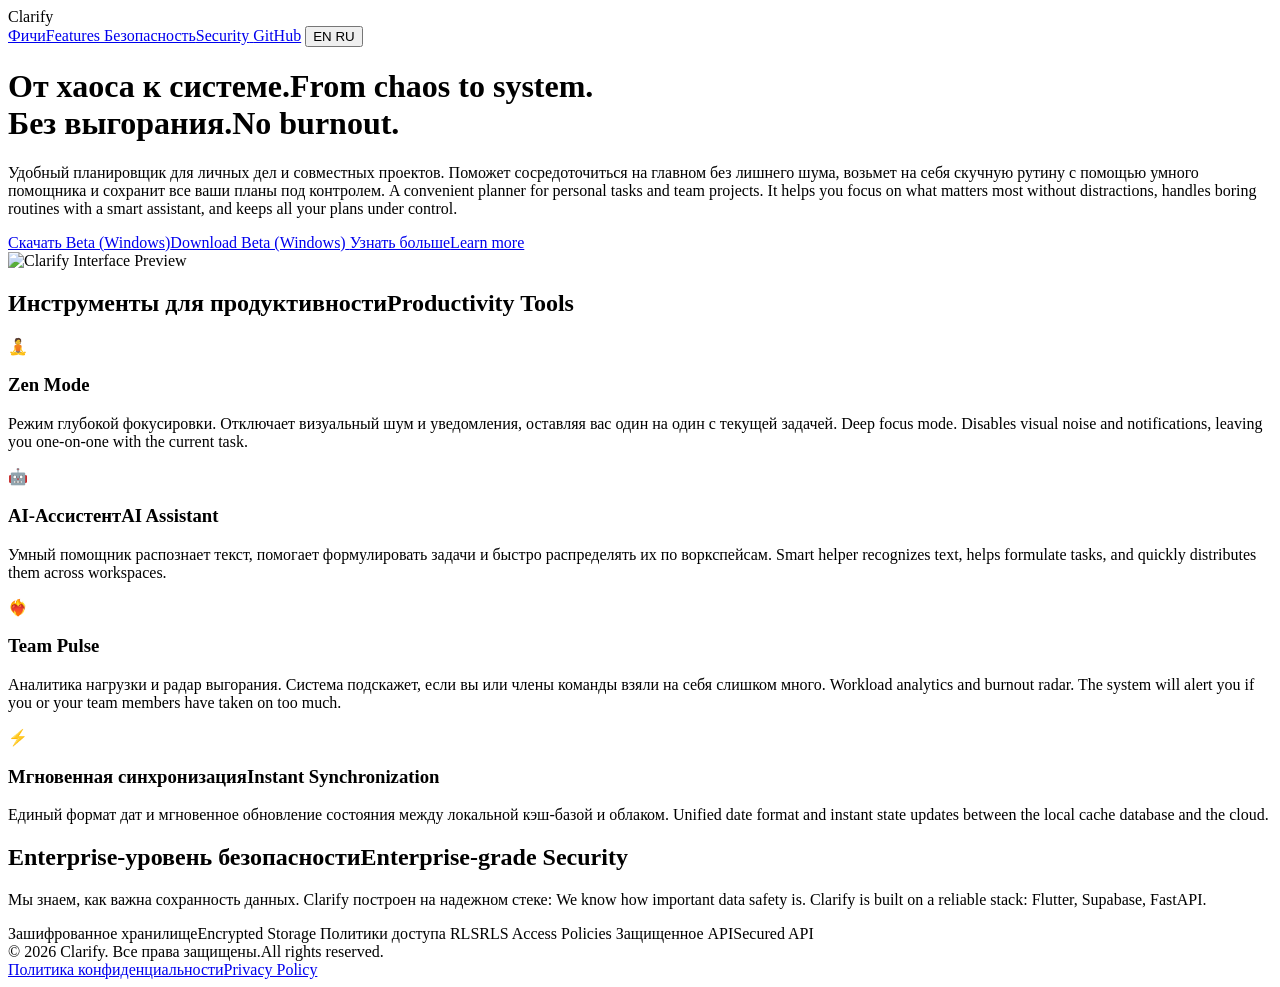
==== index.html @ ed6b1097 "Update description to be more user-friendly" ====
<!DOCTYPE html>
<html lang="ru" class="scroll-smooth scroll-pt-24">
<head>
    <meta charset="UTF-8">
    <meta name="viewport" content="width=device-width, initial-scale=1.0">
    <title>Clarify — Task Management</title>
    <script src="https://cdn.tailwindcss.com"></script>
</head>
<body class="bg-slate-900 text-slate-50 font-sans antialiased">

    <!-- Залипающая шапка (Sticky Navbar) с эффектом стекла -->
    <div class="sticky top-0 z-50 bg-slate-900/85 backdrop-blur-md border-b border-slate-800">
        <nav class="max-w-6xl mx-auto px-4 md:px-6 py-4 flex justify-between items-center gap-4">
            
            <!-- Логотип: запрещаем сужаться (shrink-0) и переноситься (whitespace-nowrap) -->
            <div class="text-2xl font-bold tracking-tighter text-indigo-400 whitespace-nowrap shrink-0">Clarify</div>
            
            <!-- Меню: адаптируем отступы для мобилок (space-x-3) и ПК (md:space-x-6) -->
            <div class="flex items-center space-x-3 md:space-x-6 text-sm font-medium">
                <!-- Ссылки навигации -->
                <a href="#features" class="hover:text-indigo-400 transition whitespace-nowrap">
                    <span class="lang-ru">Фичи</span><span class="lang-en hidden">Features</span>
                </a>
                <a href="#security" class="hover:text-indigo-400 transition whitespace-nowrap">
                    <span class="lang-ru">Безопасность</span><span class="lang-en hidden">Security</span>
                </a>
                <a href="https://github.com/NovaMindLabs-Clarify" target="_blank" class="hover:text-indigo-400 transition whitespace-nowrap">GitHub</a>
                
                <!-- Кнопка переключения языка -->
                <button onclick="toggleLanguage()" class="px-3 py-1.5 bg-slate-800 hover:bg-slate-700 border border-slate-700 rounded-md transition font-bold text-indigo-400 shrink-0">
                    <span class="lang-ru">EN</span>
                    <span class="lang-en hidden">RU</span>
                </button>
            </div>
        </nav>
    </div>

    <!-- Главный экран -->
    <header class="max-w-4xl mx-auto px-6 pt-20 pb-16 text-center">
        <h1 class="text-5xl md:text-6xl font-extrabold tracking-tight mb-6">
            <span class="lang-ru">От хаоса к системе.</span><span class="lang-en hidden">From chaos to system.</span> <br>
            <span class="text-transparent bg-clip-text bg-gradient-to-r from-indigo-400 to-cyan-400">
                <span class="lang-ru">Без выгорания.</span><span class="lang-en hidden">No burnout.</span>
            </span>
        </h1>
        <p class="text-xl text-slate-400 mb-10 max-w-2xl mx-auto leading-relaxed">
            <span class="lang-ru">Удобный планировщик для личных дел и совместных проектов. Поможет сосредоточиться на главном без лишнего шума, возьмет на себя скучную рутину с помощью умного помощника и сохранит все ваши планы под контролем.</span>
            <span class="lang-en hidden">A convenient planner for personal tasks and team projects. It helps you focus on what matters most without distractions, handles boring routines with a smart assistant, and keeps all your plans under control.</span>
        </p>
        <div class="flex flex-col sm:flex-row justify-center gap-4">
            
            <!-- Кнопка скачивания с добавленной ссылкой на Telegram -->
            <a href="https://t.me/ClarifyPlan/5" target="_blank" class="px-8 py-4 bg-indigo-500 hover:bg-indigo-600 text-white font-semibold rounded-lg shadow-lg shadow-indigo-500/30 transition">
                <span class="lang-ru">Скачать Beta (Windows)</span><span class="lang-en hidden">Download Beta (Windows)</span>
            </a>
            
            <a href="#features" class="px-8 py-4 bg-slate-800 hover:bg-slate-700 text-white font-semibold rounded-lg transition border border-slate-700">
                <span class="lang-ru">Узнать больше</span><span class="lang-en hidden">Learn more</span>
            </a>
        </div>
        
        <div class="mt-20 rounded-xl overflow-hidden border border-slate-700 shadow-2xl shadow-indigo-900/20 bg-slate-800">
            <img src="screenshot.jpg" alt="Clarify Interface Preview" class="w-full h-auto">
        </div>
    </header>

    <!-- Блок с фичами -->
    <section id="features" class="max-w-6xl mx-auto px-6 py-24">
        <h2 class="text-3xl font-bold text-center mb-16">
            <span class="lang-ru">Инструменты для продуктивности</span><span class="lang-en hidden">Productivity Tools</span>
        </h2>
        <div class="grid md:grid-cols-2 gap-8">
            
            <div class="bg-slate-800/50 p-8 rounded-2xl border border-slate-700/50 hover:border-indigo-500/50 transition">
                <div class="text-4xl mb-4">🧘</div>
                <h3 class="text-xl font-bold mb-3">Zen Mode</h3>
                <p class="text-slate-400">
                    <span class="lang-ru">Режим глубокой фокусировки. Отключает визуальный шум и уведомления, оставляя вас один на один с текущей задачей.</span>
                    <span class="lang-en hidden">Deep focus mode. Disables visual noise and notifications, leaving you one-on-one with the current task.</span>
                </p>
            </div>

            <div class="bg-slate-800/50 p-8 rounded-2xl border border-slate-700/50 hover:border-indigo-500/50 transition">
                <div class="text-4xl mb-4">🤖</div>
                <h3 class="text-xl font-bold mb-3">
                    <span class="lang-ru">AI-Ассистент</span><span class="lang-en hidden">AI Assistant</span>
                </h3>
                <p class="text-slate-400">
                    <span class="lang-ru">Умный помощник распознает текст, помогает формулировать задачи и быстро распределять их по воркспейсам.</span>
                    <span class="lang-en hidden">Smart helper recognizes text, helps formulate tasks, and quickly distributes them across workspaces.</span>
                </p>
            </div>

            <div class="bg-slate-800/50 p-8 rounded-2xl border border-slate-700/50 hover:border-indigo-500/50 transition">
                <div class="text-4xl mb-4">❤️‍🔥</div>
                <h3 class="text-xl font-bold mb-3">Team Pulse</h3>
                <p class="text-slate-400">
                    <span class="lang-ru">Аналитика нагрузки и радар выгорания. Система подскажет, если вы или члены команды взяли на себя слишком много.</span>
                    <span class="lang-en hidden">Workload analytics and burnout radar. The system will alert you if you or your team members have taken on too much.</span>
                </p>
            </div>

            <div class="bg-slate-800/50 p-8 rounded-2xl border border-slate-700/50 hover:border-indigo-500/50 transition">
                <div class="text-4xl mb-4">⚡</div>
                <h3 class="text-xl font-bold mb-3">
                    <span class="lang-ru">Мгновенная синхронизация</span><span class="lang-en hidden">Instant Synchronization</span>
                </h3>
                <p class="text-slate-400">
                    <span class="lang-ru">Единый формат дат и мгновенное обновление состояния между локальной кэш-базой и облаком.</span>
                    <span class="lang-en hidden">Unified date format and instant state updates between the local cache database and the cloud.</span>
                </p>
            </div>

        </div>
    </section>

    <!-- Блок безопасности -->
    <section id="security" class="bg-slate-950 py-24 border-y border-slate-800">
        <div class="max-w-4xl mx-auto px-6 text-center">
            <h2 class="text-3xl font-bold mb-6">
                <span class="lang-ru">Enterprise-уровень безопасности</span><span class="lang-en hidden">Enterprise-grade Security</span>
            </h2>
            <p class="text-slate-400 mb-10 text-lg">
                <span class="lang-ru">Мы знаем, как важна сохранность данных. Clarify построен на надежном стеке:</span>
                <span class="lang-en hidden">We know how important data safety is. Clarify is built on a reliable stack:</span> 
                <span class="text-indigo-400">Flutter</span>, 
                <span class="text-green-400">Supabase</span>, 
                <span class="text-cyan-400">FastAPI</span>.
            </p>
            <div class="flex flex-wrap justify-center gap-4 text-sm font-medium">
                <span class="px-4 py-2 bg-slate-800 rounded-full border border-slate-700">
                    <span class="lang-ru">Зашифрованное хранилище</span><span class="lang-en hidden">Encrypted Storage</span>
                </span>
                <span class="px-4 py-2 bg-slate-800 rounded-full border border-slate-700">
                    <span class="lang-ru">Политики доступа RLS</span><span class="lang-en hidden">RLS Access Policies</span>
                </span>
                <span class="px-4 py-2 bg-slate-800 rounded-full border border-slate-700">
                    <span class="lang-ru">Защищенное API</span><span class="lang-en hidden">Secured API</span>
                </span>
            </div>
        </div>
    </section>

    <!-- Подвал -->
    <footer class="max-w-6xl mx-auto px-6 py-12 flex flex-col md:flex-row justify-between items-center text-slate-500 text-sm">
        <div class="mb-4 md:mb-0">
            &copy; 2026 Clarify. <span class="lang-ru">Все права защищены.</span><span class="lang-en hidden">All rights reserved.</span>
        </div>
        <div class="space-x-6">
            <a href="privacy.html" class="hover:text-slate-300 transition font-medium text-slate-400">
                <span class="lang-ru">Политика конфиденциальности</span><span class="lang-en hidden">Privacy Policy</span>
            </a>
        </div>
    </footer>

    <!-- Скрипт переключения языка -->
    <script>
        function toggleLanguage() {
            // Находим все элементы с классом lang-ru и lang-en
            const ruElements = document.querySelectorAll('.lang-ru');
            const enElements = document.querySelectorAll('.lang-en');
            
            // Переключаем видимость (класс hidden)
            ruElements.forEach(el => el.classList.toggle('hidden'));
            enElements.forEach(el => el.classList.toggle('hidden'));
        }
    </script>
</body>
</html>
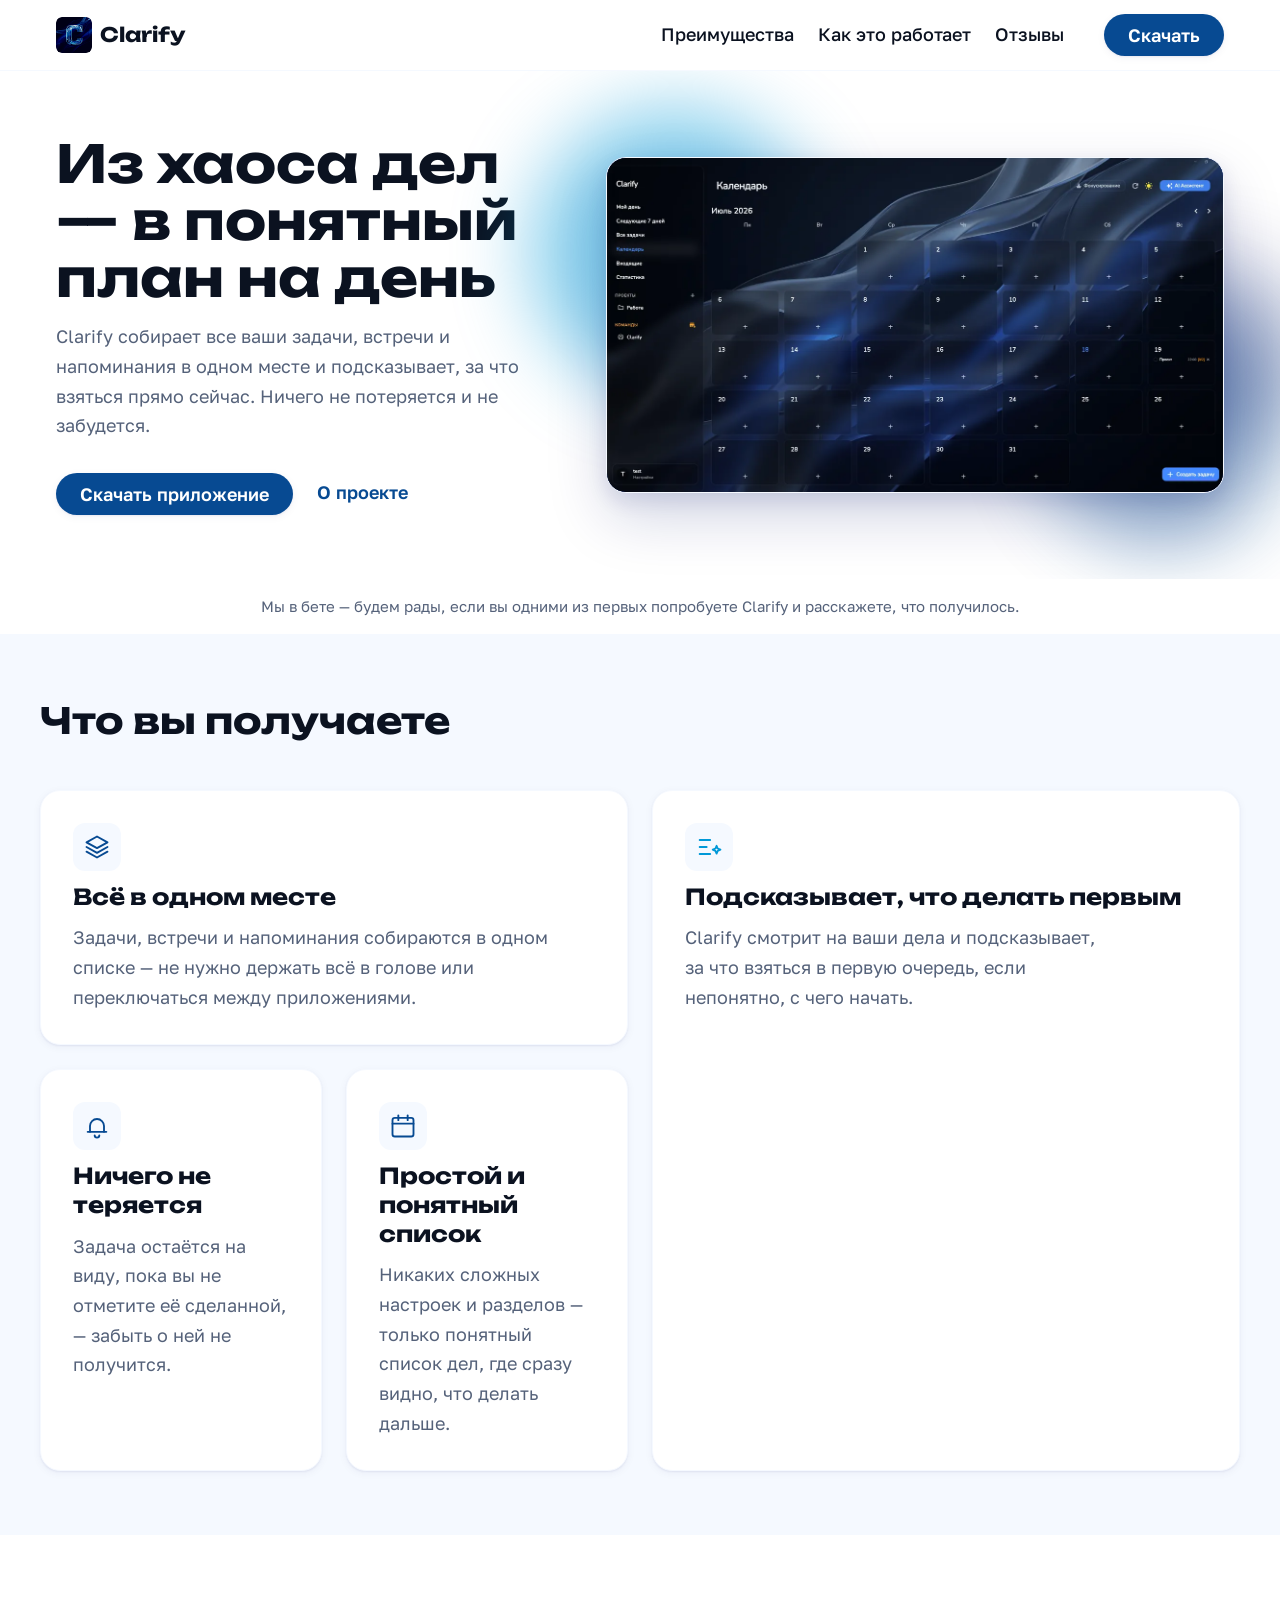
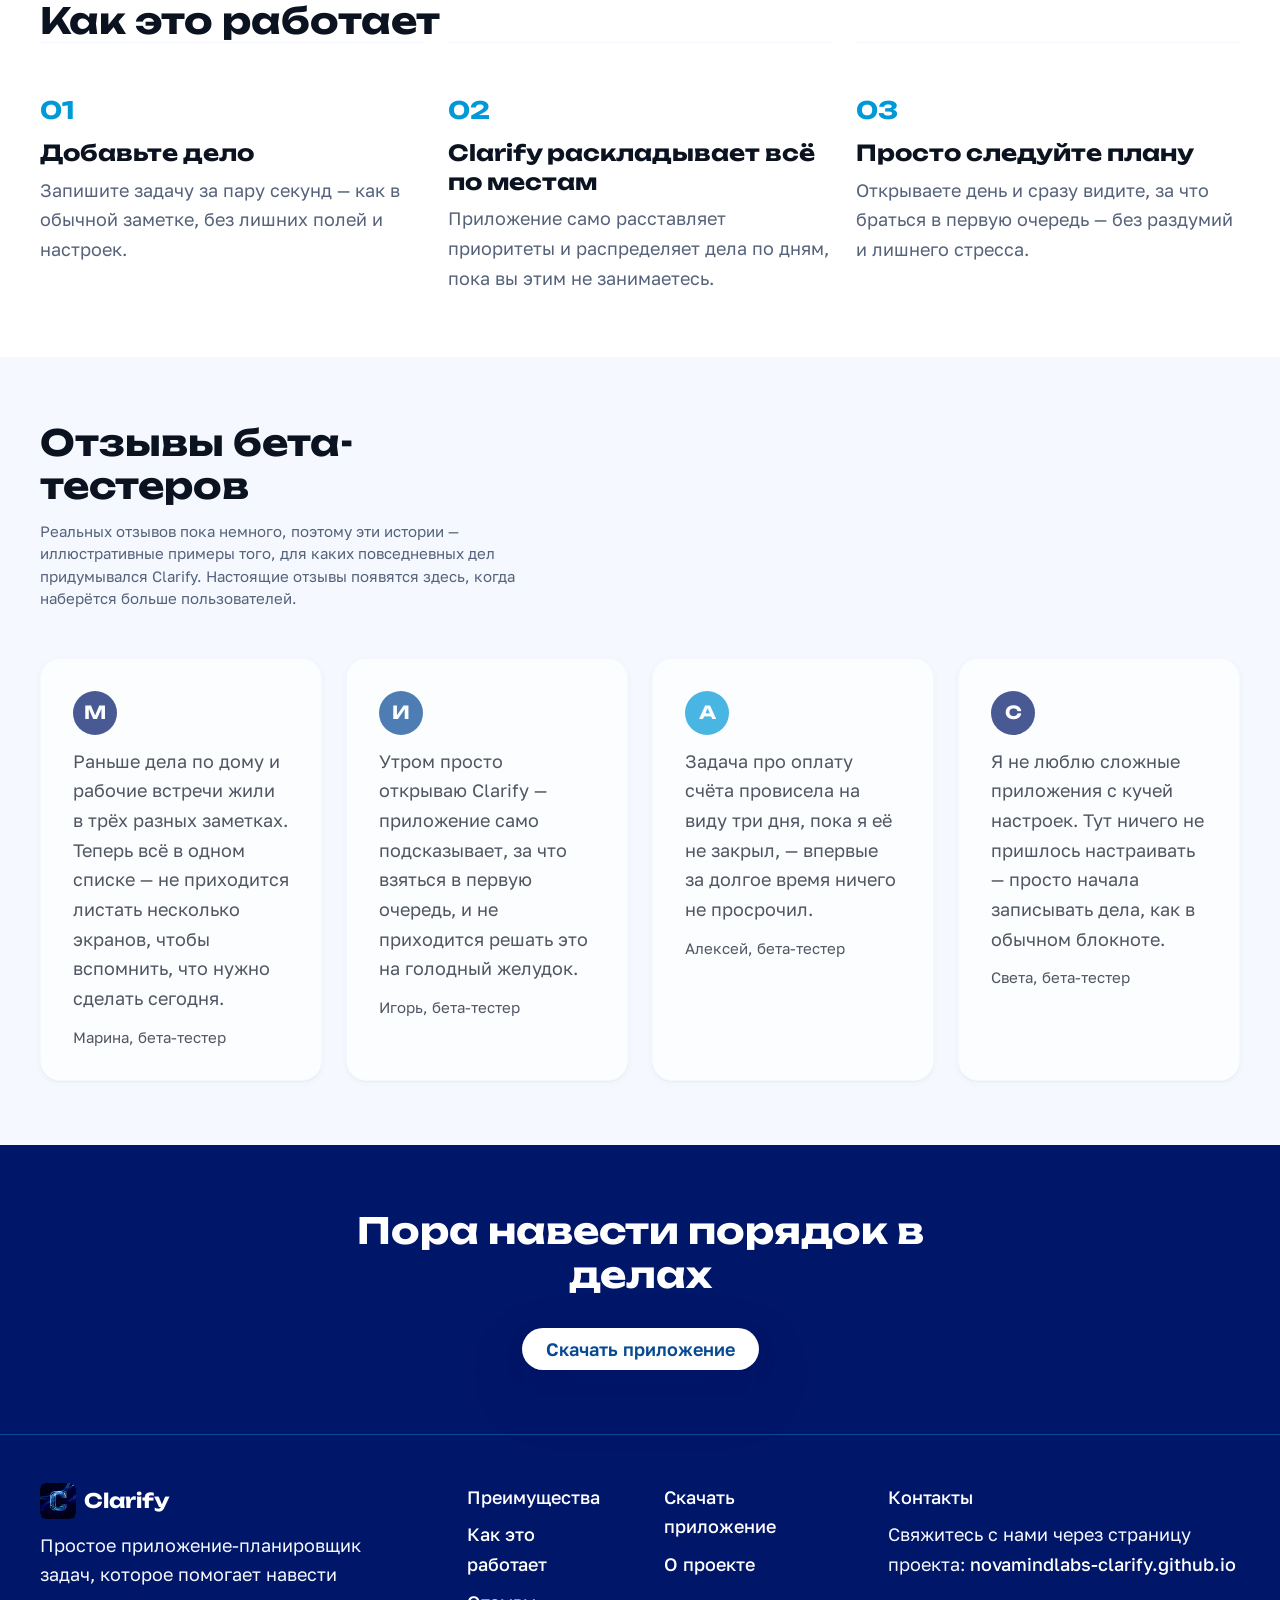
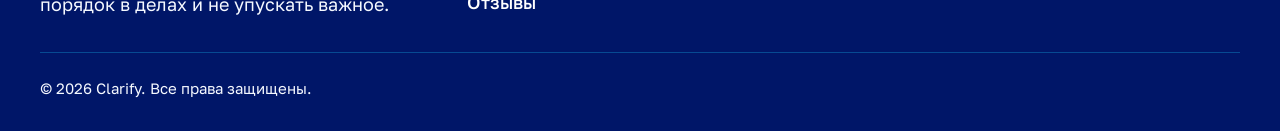
==== commit 95331d6e: "Replace draft with rebuilt Clarify landing page New light-theme, deep-blue landing page built from P" ====
--- a/index.html
+++ b/index.html
@@ -1,169 +1,282 @@
 <!DOCTYPE html>
-<html lang="ru" class="scroll-smooth scroll-pt-24">
+<html lang="ru">
 <head>
-    <meta charset="UTF-8">
-    <meta name="viewport" content="width=device-width, initial-scale=1.0">
-    <title>Clarify — Task Management</title>
-    <script src="https://cdn.tailwindcss.com"></script>
+  <meta charset="UTF-8">
+  <meta name="viewport" content="width=device-width, initial-scale=1.0">
+  <title>Clarify — приложение-планировщик задач</title>
+  <meta name="description" content="Clarify — простое приложение для планирования задач, которое помогает навести порядок в делах без лишней сложности.">
+
+  <meta property="og:title" content="Clarify — приложение-планировщик задач">
+  <meta property="og:description" content="Простое приложение для планирования задач, которое помогает навести порядок в делах без лишней сложности.">
+  <meta property="og:type" content="website">
+  <meta property="og:image" content="assets/logo.png">
+
+  <!-- Favicon (generated from assets/logo.png, resize only) -->
+  <link rel="icon" href="assets/favicon/favicon.ico" sizes="any">
+  <link rel="icon" type="image/png" sizes="32x32" href="assets/favicon/favicon-32.png">
+  <link rel="icon" type="image/png" sizes="512x512" href="assets/favicon/favicon-512.png">
+  <link rel="apple-touch-icon" sizes="180x180" href="assets/favicon/favicon-180.png">
+
+  <!-- Preload critical font weight for <h1> (Unbounded 700, cyrillic subset —
+       the page is lang="ru", cyrillic glyphs are what the h1 will render) -->
+  <link rel="preload" href="assets/fonts/unbounded-700-cyrillic.woff2" as="font" type="font/woff2" crossorigin>
+
+  <link rel="stylesheet" href="css/style.css">
 </head>
-<body class="bg-slate-900 text-slate-50 font-sans antialiased">
-
-    <!-- Залипающая шапка (Sticky Navbar) с эффектом стекла -->
-    <div class="sticky top-0 z-50 bg-slate-900/85 backdrop-blur-md border-b border-slate-800">
-        <nav class="max-w-6xl mx-auto px-4 md:px-6 py-4 flex justify-between items-center gap-4">
-            
-            <!-- Логотип: запрещаем сужаться (shrink-0) и переноситься (whitespace-nowrap) -->
-            <div class="text-2xl font-bold tracking-tighter text-indigo-400 whitespace-nowrap shrink-0">Clarify</div>
-            
-            <!-- Меню: адаптируем отступы для мобилок (space-x-3) и ПК (md:space-x-6) -->
-            <div class="flex items-center space-x-3 md:space-x-6 text-sm font-medium">
-                <!-- Ссылки навигации -->
-                <a href="#features" class="hover:text-indigo-400 transition whitespace-nowrap">
-                    <span class="lang-ru">Фичи</span><span class="lang-en hidden">Features</span>
-                </a>
-                <a href="#security" class="hover:text-indigo-400 transition whitespace-nowrap">
-                    <span class="lang-ru">Безопасность</span><span class="lang-en hidden">Security</span>
-                </a>
-                <a href="https://github.com/NovaMindLabs-Clarify" target="_blank" class="hover:text-indigo-400 transition whitespace-nowrap">GitHub</a>
-                
-                <!-- Кнопка переключения языка -->
-                <button onclick="toggleLanguage()" class="px-3 py-1.5 bg-slate-800 hover:bg-slate-700 border border-slate-700 rounded-md transition font-bold text-indigo-400 shrink-0">
-                    <span class="lang-ru">EN</span>
-                    <span class="lang-en hidden">RU</span>
-                </button>
-            </div>
-        </nav>
+<body>
+  <a class="skip-link" href="#main">Перейти к содержимому</a>
+
+  <header class="header">
+    <div class="header__inner">
+      <a class="header__brand" href="#main" aria-label="Clarify — на главную">
+        <img class="header__logo" src="assets/logo.png" alt="" width="36" height="36">
+        <span class="header__wordmark">Clarify</span>
+      </a>
+
+      <button class="header__toggle" type="button"
+              aria-expanded="false" aria-controls="primary-nav"
+              aria-label="Открыть меню">
+        <span class="header__toggle-bar" aria-hidden="true"></span>
+        <span class="header__toggle-bar" aria-hidden="true"></span>
+        <span class="header__toggle-bar" aria-hidden="true"></span>
+      </button>
+
+      <nav class="header__nav" id="primary-nav" aria-label="Основная">
+        <ul class="header__nav-list">
+          <li><a class="header__nav-link" href="#benefits">Преимущества</a></li>
+          <li><a class="header__nav-link" href="#how-it-works">Как это работает</a></li>
+          <li><a class="header__nav-link" href="#testimonials">Отзывы</a></li>
+        </ul>
+        <!-- TODO(product owner): real download URL / app store link is TBD —
+             replace href="#download" once provided. Do not invent a URL. -->
+        <a class="btn btn--primary header__cta" href="#download">Скачать</a>
+      </nav>
     </div>
-
-    <!-- Главный экран -->
-    <header class="max-w-4xl mx-auto px-6 pt-20 pb-16 text-center">
-        <h1 class="text-5xl md:text-6xl font-extrabold tracking-tight mb-6">
-            <span class="lang-ru">От хаоса к системе.</span><span class="lang-en hidden">From chaos to system.</span> <br>
-            <span class="text-transparent bg-clip-text bg-gradient-to-r from-indigo-400 to-cyan-400">
-                <span class="lang-ru">Без выгорания.</span><span class="lang-en hidden">No burnout.</span>
-            </span>
-        </h1>
-        <p class="text-xl text-slate-400 mb-10 max-w-2xl mx-auto leading-relaxed">
-            <span class="lang-ru">Удобный планировщик для личных дел и совместных проектов. Поможет сосредоточиться на главном без лишнего шума, возьмет на себя скучную рутину с помощью умного помощника и сохранит все ваши планы под контролем.</span>
-            <span class="lang-en hidden">A convenient planner for personal tasks and team projects. It helps you focus on what matters most without distractions, handles boring routines with a smart assistant, and keeps all your plans under control.</span>
-        </p>
-        <div class="flex flex-col sm:flex-row justify-center gap-4">
-            
-            <!-- Кнопка скачивания с добавленной ссылкой на Telegram -->
-            <a href="https://t.me/ClarifyPlan/5" target="_blank" class="px-8 py-4 bg-indigo-500 hover:bg-indigo-600 text-white font-semibold rounded-lg shadow-lg shadow-indigo-500/30 transition">
-                <span class="lang-ru">Скачать Beta (Windows)</span><span class="lang-en hidden">Download Beta (Windows)</span>
-            </a>
-            
-            <a href="#features" class="px-8 py-4 bg-slate-800 hover:bg-slate-700 text-white font-semibold rounded-lg transition border border-slate-700">
-                <span class="lang-ru">Узнать больше</span><span class="lang-en hidden">Learn more</span>
-            </a>
-        </div>
-        
-        <div class="mt-20 rounded-xl overflow-hidden border border-slate-700 shadow-2xl shadow-indigo-900/20 bg-slate-800">
-            <img src="screenshot.jpg" alt="Clarify Interface Preview" class="w-full h-auto">
-        </div>
-    </header>
-
-    <!-- Блок с фичами -->
-    <section id="features" class="max-w-6xl mx-auto px-6 py-24">
-        <h2 class="text-3xl font-bold text-center mb-16">
-            <span class="lang-ru">Инструменты для продуктивности</span><span class="lang-en hidden">Productivity Tools</span>
-        </h2>
-        <div class="grid md:grid-cols-2 gap-8">
-            
-            <div class="bg-slate-800/50 p-8 rounded-2xl border border-slate-700/50 hover:border-indigo-500/50 transition">
-                <div class="text-4xl mb-4">🧘</div>
-                <h3 class="text-xl font-bold mb-3">Zen Mode</h3>
-                <p class="text-slate-400">
-                    <span class="lang-ru">Режим глубокой фокусировки. Отключает визуальный шум и уведомления, оставляя вас один на один с текущей задачей.</span>
-                    <span class="lang-en hidden">Deep focus mode. Disables visual noise and notifications, leaving you one-on-one with the current task.</span>
-                </p>
-            </div>
-
-            <div class="bg-slate-800/50 p-8 rounded-2xl border border-slate-700/50 hover:border-indigo-500/50 transition">
-                <div class="text-4xl mb-4">🤖</div>
-                <h3 class="text-xl font-bold mb-3">
-                    <span class="lang-ru">AI-Ассистент</span><span class="lang-en hidden">AI Assistant</span>
-                </h3>
-                <p class="text-slate-400">
-                    <span class="lang-ru">Умный помощник распознает текст, помогает формулировать задачи и быстро распределять их по воркспейсам.</span>
-                    <span class="lang-en hidden">Smart helper recognizes text, helps formulate tasks, and quickly distributes them across workspaces.</span>
-                </p>
-            </div>
-
-            <div class="bg-slate-800/50 p-8 rounded-2xl border border-slate-700/50 hover:border-indigo-500/50 transition">
-                <div class="text-4xl mb-4">❤️‍🔥</div>
-                <h3 class="text-xl font-bold mb-3">Team Pulse</h3>
-                <p class="text-slate-400">
-                    <span class="lang-ru">Аналитика нагрузки и радар выгорания. Система подскажет, если вы или члены команды взяли на себя слишком много.</span>
-                    <span class="lang-en hidden">Workload analytics and burnout radar. The system will alert you if you or your team members have taken on too much.</span>
-                </p>
-            </div>
-
-            <div class="bg-slate-800/50 p-8 rounded-2xl border border-slate-700/50 hover:border-indigo-500/50 transition">
-                <div class="text-4xl mb-4">⚡</div>
-                <h3 class="text-xl font-bold mb-3">
-                    <span class="lang-ru">Мгновенная синхронизация</span><span class="lang-en hidden">Instant Synchronization</span>
-                </h3>
-                <p class="text-slate-400">
-                    <span class="lang-ru">Единый формат дат и мгновенное обновление состояния между локальной кэш-базой и облаком.</span>
-                    <span class="lang-en hidden">Unified date format and instant state updates between the local cache database and the cloud.</span>
-                </p>
-            </div>
-
-        </div>
-    </section>
-
-    <!-- Блок безопасности -->
-    <section id="security" class="bg-slate-950 py-24 border-y border-slate-800">
-        <div class="max-w-4xl mx-auto px-6 text-center">
-            <h2 class="text-3xl font-bold mb-6">
-                <span class="lang-ru">Enterprise-уровень безопасности</span><span class="lang-en hidden">Enterprise-grade Security</span>
-            </h2>
-            <p class="text-slate-400 mb-10 text-lg">
-                <span class="lang-ru">Мы знаем, как важна сохранность данных. Clarify построен на надежном стеке:</span>
-                <span class="lang-en hidden">We know how important data safety is. Clarify is built on a reliable stack:</span> 
-                <span class="text-indigo-400">Flutter</span>, 
-                <span class="text-green-400">Supabase</span>, 
-                <span class="text-cyan-400">FastAPI</span>.
-            </p>
-            <div class="flex flex-wrap justify-center gap-4 text-sm font-medium">
-                <span class="px-4 py-2 bg-slate-800 rounded-full border border-slate-700">
-                    <span class="lang-ru">Зашифрованное хранилище</span><span class="lang-en hidden">Encrypted Storage</span>
-                </span>
-                <span class="px-4 py-2 bg-slate-800 rounded-full border border-slate-700">
-                    <span class="lang-ru">Политики доступа RLS</span><span class="lang-en hidden">RLS Access Policies</span>
-                </span>
-                <span class="px-4 py-2 bg-slate-800 rounded-full border border-slate-700">
-                    <span class="lang-ru">Защищенное API</span><span class="lang-en hidden">Secured API</span>
-                </span>
-            </div>
-        </div>
-    </section>
-
-    <!-- Подвал -->
-    <footer class="max-w-6xl mx-auto px-6 py-12 flex flex-col md:flex-row justify-between items-center text-slate-500 text-sm">
-        <div class="mb-4 md:mb-0">
-            &copy; 2026 Clarify. <span class="lang-ru">Все права защищены.</span><span class="lang-en hidden">All rights reserved.</span>
-        </div>
-        <div class="space-x-6">
-            <a href="privacy.html" class="hover:text-slate-300 transition font-medium text-slate-400">
-                <span class="lang-ru">Политика конфиденциальности</span><span class="lang-en hidden">Privacy Policy</span>
-            </a>
-        </div>
-    </footer>
-
-    <!-- Скрипт переключения языка -->
-    <script>
-        function toggleLanguage() {
-            // Находим все элементы с классом lang-ru и lang-en
-            const ruElements = document.querySelectorAll('.lang-ru');
-            const enElements = document.querySelectorAll('.lang-en');
-            
-            // Переключаем видимость (класс hidden)
-            ruElements.forEach(el => el.classList.toggle('hidden'));
-            enElements.forEach(el => el.classList.toggle('hidden'));
-        }
-    </script>
+  </header>
+
+  <main id="main">
+    <section class="hero" id="hero">
+      <div class="hero__inner">
+        <div class="hero__content">
+          <h1 class="hero__title">Из хаоса дел — в понятный план на день</h1>
+          <p class="hero__subtitle">
+            Clarify собирает все ваши задачи, встречи и напоминания в одном месте
+            и подсказывает, за что взяться прямо сейчас. Ничего не потеряется и не забудется.
+          </p>
+          <div class="hero__cta-group">
+            <!-- TODO(product owner): real download URL / app store link is TBD —
+                 replace href="#download" once provided. Do not invent a URL. -->
+            <a class="btn btn--primary hero__cta" href="#download">Скачать приложение</a>
+            <a class="hero__secondary" href="https://novamindlabs-clarify.github.io/">О проекте</a>
+          </div>
+        </div>
+
+        <div class="hero__visual">
+          <span class="hero__shape hero__shape--1" aria-hidden="true"></span>
+          <span class="hero__shape hero__shape--2" aria-hidden="true"></span>
+          <span class="hero__shape hero__shape--3" aria-hidden="true"></span>
+          <div class="hero__frame">
+            <picture>
+              <source
+                type="image/webp"
+                srcset="assets/screenshot/screenshot-640.webp 640w,
+                        assets/screenshot/screenshot-1280.webp 1280w,
+                        assets/screenshot/screenshot-1920.webp 1920w"
+                sizes="(min-width: 1024px) 52vw, 92vw">
+              <img
+                class="hero__image"
+                src="assets/screenshot/screenshot-1920.jpg"
+                srcset="assets/screenshot/screenshot-1920.jpg 1920w"
+                sizes="(min-width: 1024px) 52vw, 92vw"
+                width="1920" height="1042"
+                fetchpriority="high" decoding="async"
+                alt="Приложение Clarify: экран «Календарь» со списком задач на неделю, аккуратно разложенных по дням.">
+            </picture>
+          </div>
+        </div>
+      </div>
+    </section>
+
+    <section class="trust-strip" id="trust-strip">
+      <div class="trust-strip__inner">
+        <p class="trust-strip__text">Мы в бете — будем рады, если вы одними из первых попробуете Clarify и расскажете, что получилось.</p>
+      </div>
+    </section>
+
+    <section class="benefits" id="benefits" aria-labelledby="benefits-heading">
+      <div class="benefits__inner">
+        <h2 class="benefits__heading" id="benefits-heading">Что вы получаете</h2>
+
+        <div class="benefits__grid">
+          <article class="benefits__card benefits__card--wide reveal">
+            <span class="benefits__icon" aria-hidden="true">
+              <svg viewBox="0 0 24 24" fill="none" stroke="currentColor" stroke-width="1.6" stroke-linecap="round" stroke-linejoin="round" focusable="false">
+                <path d="M12 3 21 8 12 13 3 8Z"/>
+                <path d="M3 12 12 17 21 12"/>
+                <path d="M3 16 12 21 21 16"/>
+              </svg>
+            </span>
+            <h3 class="benefits__title">Всё в одном месте</h3>
+            <p class="benefits__text">Задачи, встречи и напоминания собираются в одном списке — не нужно держать всё в голове или переключаться между приложениями.</p>
+          </article>
+
+          <article class="benefits__card benefits__card--large reveal">
+            <span class="benefits__icon" aria-hidden="true">
+              <svg viewBox="0 0 24 24" fill="none" stroke="currentColor" stroke-width="1.6" stroke-linecap="round" stroke-linejoin="round" focusable="false">
+                <path d="M4 6h9"/>
+                <path d="M4 12h6"/>
+                <path d="M4 18h9"/>
+                <path d="M18.5 11l1 2.3 2.3 1-2.3 1-1 2.3-1-2.3-2.3-1 2.3-1Z"/>
+              </svg>
+            </span>
+            <h3 class="benefits__title">Подсказывает, что делать первым</h3>
+            <p class="benefits__text">Clarify смотрит на ваши дела и подсказывает, за что взяться в первую очередь, если непонятно, с чего начать.</p>
+          </article>
+
+          <article class="benefits__card reveal">
+            <span class="benefits__icon" aria-hidden="true">
+              <svg viewBox="0 0 24 24" fill="none" stroke="currentColor" stroke-width="1.6" stroke-linecap="round" stroke-linejoin="round" focusable="false">
+                <path d="M6 17v-5a6 6 0 0 1 12 0v5"/>
+                <path d="M4 17h16"/>
+                <path d="M10 20a2 2 0 0 0 4 0"/>
+              </svg>
+            </span>
+            <h3 class="benefits__title">Ничего не теряется</h3>
+            <p class="benefits__text">Задача остаётся на виду, пока вы не отметите её сделанной, — забыть о ней не получится.</p>
+          </article>
+
+          <article class="benefits__card reveal">
+            <span class="benefits__icon" aria-hidden="true">
+              <svg viewBox="0 0 24 24" fill="none" stroke="currentColor" stroke-width="1.6" stroke-linecap="round" stroke-linejoin="round" focusable="false">
+                <rect x="3" y="5" width="18" height="16" rx="2"/>
+                <path d="M3 10h18"/>
+                <path d="M8 3v4"/>
+                <path d="M16 3v4"/>
+              </svg>
+            </span>
+            <h3 class="benefits__title">Простой и понятный список</h3>
+            <p class="benefits__text">Никаких сложных настроек и разделов — только понятный список дел, где сразу видно, что делать дальше.</p>
+          </article>
+        </div>
+      </div>
+    </section>
+
+    <section class="how-it-works" id="how-it-works" aria-labelledby="how-it-works-heading">
+      <div class="how-it-works__inner">
+        <h2 class="how-it-works__heading" id="how-it-works-heading">Как это работает</h2>
+
+        <ol class="how-it-works__list">
+          <li class="how-it-works__step reveal">
+            <span class="how-it-works__number" aria-hidden="true">01</span>
+            <h3 class="how-it-works__title">Добавьте дело</h3>
+            <p class="how-it-works__text">Запишите задачу за пару секунд — как в обычной заметке, без лишних полей и настроек.</p>
+          </li>
+          <li class="how-it-works__step reveal">
+            <span class="how-it-works__number" aria-hidden="true">02</span>
+            <h3 class="how-it-works__title">Clarify раскладывает всё по местам</h3>
+            <p class="how-it-works__text">Приложение само расставляет приоритеты и распределяет дела по дням, пока вы этим не занимаетесь.</p>
+          </li>
+          <li class="how-it-works__step reveal">
+            <span class="how-it-works__number" aria-hidden="true">03</span>
+            <h3 class="how-it-works__title">Просто следуйте плану</h3>
+            <p class="how-it-works__text">Открываете день и сразу видите, за что браться в первую очередь — без раздумий и лишнего стресса.</p>
+          </li>
+        </ol>
+      </div>
+    </section>
+
+    <section class="testimonials" id="testimonials" aria-labelledby="testimonials-heading">
+      <div class="testimonials__inner">
+        <h2 class="testimonials__heading" id="testimonials-heading">Отзывы бета-тестеров</h2>
+        <p class="testimonials__note">Реальных отзывов пока немного, поэтому эти истории — иллюстративные примеры того, для каких повседневных дел придумывался Clarify. Настоящие отзывы появятся здесь, когда наберётся больше пользователей.</p>
+
+        <div class="testimonials__grid">
+          <article class="testimonials__card" tabindex="0">
+            <span class="testimonials__avatar testimonials__avatar--navy" aria-hidden="true">М</span>
+            <blockquote class="testimonials__quote">
+              <p>Раньше дела по дому и рабочие встречи жили в трёх разных заметках. Теперь всё в одном списке — не приходится листать несколько экранов, чтобы вспомнить, что нужно сделать сегодня.</p>
+            </blockquote>
+            <p class="testimonials__author">Марина, бета-тестер</p>
+          </article>
+
+          <article class="testimonials__card" tabindex="0">
+            <span class="testimonials__avatar testimonials__avatar--blue-700" aria-hidden="true">И</span>
+            <blockquote class="testimonials__quote">
+              <p>Утром просто открываю Clarify — приложение само подсказывает, за что взяться в первую очередь, и не приходится решать это на голодный желудок.</p>
+            </blockquote>
+            <p class="testimonials__author">Игорь, бета-тестер</p>
+          </article>
+
+          <article class="testimonials__card" tabindex="0">
+            <span class="testimonials__avatar testimonials__avatar--blue-500" aria-hidden="true">А</span>
+            <blockquote class="testimonials__quote">
+              <p>Задача про оплату счёта провисела на виду три дня, пока я её не закрыл, — впервые за долгое время ничего не просрочил.</p>
+            </blockquote>
+            <p class="testimonials__author">Алексей, бета-тестер</p>
+          </article>
+
+          <article class="testimonials__card" tabindex="0">
+            <span class="testimonials__avatar testimonials__avatar--navy" aria-hidden="true">С</span>
+            <blockquote class="testimonials__quote">
+              <p>Я не люблю сложные приложения с кучей настроек. Тут ничего не пришлось настраивать — просто начала записывать дела, как в обычном блокноте.</p>
+            </blockquote>
+            <p class="testimonials__author">Света, бета-тестер</p>
+          </article>
+        </div>
+      </div>
+    </section>
+
+    <section class="cta" id="cta" aria-labelledby="cta-heading">
+      <div class="cta__inner">
+        <h2 class="cta__heading" id="cta-heading">Пора навести порядок в делах</h2>
+        <!-- TODO(product owner): real download URL / app store link is TBD —
+             replace href="#download" once provided. Do not invent a URL. -->
+        <a class="btn btn--primary cta__button" href="#download">Скачать приложение</a>
+      </div>
+    </section>
+  </main>
+
+  <footer class="footer">
+    <div class="footer__inner">
+      <div class="footer__top">
+        <div class="footer__about">
+          <div class="footer__brand">
+            <img class="footer__logo" src="assets/logo.png" alt="" width="36" height="36">
+            <span class="footer__wordmark">Clarify</span>
+          </div>
+          <p class="footer__description">Простое приложение-планировщик задач, которое помогает навести порядок в делах и не упускать важное.</p>
+        </div>
+
+        <div class="footer__nav-group">
+          <nav class="footer__nav" aria-label="Футер">
+            <ul class="footer__nav-list">
+              <li><a class="footer__nav-link" href="#benefits">Преимущества</a></li>
+              <li><a class="footer__nav-link" href="#how-it-works">Как это работает</a></li>
+              <li><a class="footer__nav-link" href="#testimonials">Отзывы</a></li>
+            </ul>
+          </nav>
+
+          <ul class="footer__links">
+            <li>
+              <!-- TODO(product owner): real download URL / app store link is TBD —
+                   replace href="#download" once provided. Do not invent a URL. -->
+              <a class="footer__link" href="#download">Скачать приложение</a>
+            </li>
+            <li><a class="footer__link" href="https://novamindlabs-clarify.github.io/">О проекте</a></li>
+          </ul>
+
+          <div class="footer__contacts">
+            <p class="footer__contacts-heading">Контакты</p>
+            <!-- TODO(product owner): add a real contact method (email/Telegram/social) here -->
+            <p class="footer__description">Свяжитесь с нами через страницу проекта: <a class="footer__link" href="https://novamindlabs-clarify.github.io/">novamindlabs-clarify.github.io</a></p>
+          </div>
+        </div>
+      </div>
+
+      <p class="footer__copyright">© 2026 Clarify. Все права защищены.</p>
+    </div>
+  </footer>
+
+  <script src="js/main.js" defer></script>
 </body>
-</html>+</html>
--- a/css/style.css
+++ b/css/style.css
@@ -0,0 +1,1262 @@
+/* ==========================================================================
+   Clarify — landing page styles
+   Task 1: design tokens, fonts, minimal reset, base typography only.
+   Section-specific styles (.header, .hero, .benefits, ...) are added in
+   later tasks — see docs/specs/2026-07-19-implementation-plan.md
+   ========================================================================== */
+
+/* --------------------------------------------------------------------------
+   1. Minimal CSS reset
+   -------------------------------------------------------------------------- */
+
+*,
+*::before,
+*::after {
+  box-sizing: border-box;
+}
+
+html {
+  -webkit-text-size-adjust: 100%;
+  text-size-adjust: 100%;
+}
+
+body,
+h1,
+h2,
+h3,
+h4,
+p,
+figure,
+blockquote,
+dl,
+dd {
+  margin: 0;
+}
+
+ul[class],
+ol[class] {
+  margin: 0;
+  padding: 0;
+  list-style: none;
+}
+
+img,
+picture,
+svg {
+  display: block;
+  max-width: 100%;
+}
+
+img {
+  height: auto;
+}
+
+button,
+input,
+textarea,
+select {
+  font: inherit;
+  color: inherit;
+}
+
+a {
+  color: inherit;
+  text-decoration: none;
+}
+
+button {
+  cursor: pointer;
+  background: none;
+  border: none;
+}
+
+/* Respect motion preferences globally as a safety net; section-level motion
+   rules (Task 2+) additionally gate themselves on this media query. */
+@media (prefers-reduced-motion: reduce) {
+  *,
+  *::before,
+  *::after {
+    animation-duration: 0.001ms !important;
+    animation-iteration-count: 1 !important;
+    transition-duration: 0.001ms !important;
+    scroll-behavior: auto !important;
+  }
+}
+
+/* --------------------------------------------------------------------------
+   2. Design tokens
+   -------------------------------------------------------------------------- */
+
+:root {
+  /* Color — extracted from assets/logo.png, verified for WCAG contrast.
+     See docs/PRD-clarify-landing.md section 1.1. Do not alter these values
+     and do not hardcode hex colors elsewhere in this file — use var(--color-*). */
+  --color-navy-900: #001668;
+  --color-blue-700: #074A92;
+  --color-blue-500: #0099D8;
+  --color-ink: #0B1220;
+  --color-muted: #55627A;
+  --color-bg: #FFFFFF;
+  --color-bg-soft: #F5F9FF;
+
+  /* Typography — font families (self-hosted, see section 3 below) */
+  --font-display: 'Unbounded', system-ui, sans-serif;
+  --font-body: 'Golos Text', system-ui, sans-serif;
+
+  /* Type scale — mobile-first (base = 360px viewport).
+     Sizes increase at min-width: 768px, see override block below. */
+  --font-size-h1: 2rem;          /* 32px */
+  --line-height-h1: 1.15;
+  --font-size-h2: 1.5rem;        /* 24px */
+  --line-height-h2: 1.25;
+  --font-size-h3: 1.125rem;      /* 18px */
+  --line-height-h3: 1.35;
+  --font-size-body: 1rem;        /* 16px */
+  --line-height-body: 1.6;
+  --font-size-caption: 0.875rem; /* 14px */
+  --line-height-caption: 1.5;
+
+  /* Spacing scale (px-based rem) */
+  --space-1: 0.25rem;  /* 4px */
+  --space-2: 0.5rem;   /* 8px */
+  --space-3: 0.75rem;  /* 12px */
+  --space-4: 1rem;     /* 16px */
+  --space-5: 1.5rem;   /* 24px */
+  --space-6: 2rem;     /* 32px */
+  --space-7: 3rem;     /* 48px */
+  --space-8: 4rem;     /* 64px */
+  --space-9: 6rem;     /* 96px */
+
+  /* Radius */
+  --radius-sm: 0.375rem;  /* 6px */
+  --radius-md: 0.75rem;   /* 12px */
+  --radius-lg: 1.25rem;   /* 20px */
+  --radius-full: 999px;
+
+  /* Transitions — kept short/subtle per Global Constraints (motion section).
+     The prefers-reduced-motion reset above overrides these at runtime. */
+  --transition-fast: 150ms ease;
+  --transition-base: 250ms ease;
+  --transition-slow: 300ms ease;
+
+  /* Shadows — derived from the brand navy at low alpha (not new hues, just
+     navy-tinted elevation). Added in Task 2; reused by later sections. */
+  --shadow-sm: 0 1px 2px rgba(0, 22, 104, 0.06), 0 2px 8px rgba(0, 22, 104, 0.05);
+  --shadow-md: 0 8px 24px rgba(0, 22, 104, 0.10), 0 2px 6px rgba(0, 22, 104, 0.06);
+  --shadow-lg: 0 24px 60px rgba(0, 22, 104, 0.18), 0 8px 20px rgba(0, 22, 104, 0.10);
+
+  /* Layout */
+  --header-height: 4rem;      /* 64px */
+  --content-max: 75rem;       /* 1200px page gutter container */
+}
+
+@media (min-width: 768px) {
+  :root {
+    --font-size-h1: 3.25rem;      /* 52px */
+    --line-height-h1: 1.1;
+    --font-size-h2: 2.25rem;      /* 36px */
+    --line-height-h2: 1.2;
+    --font-size-h3: 1.375rem;     /* 22px */
+    --line-height-h3: 1.3;
+    --font-size-body: 1.125rem;   /* 18px */
+    --line-height-body: 1.65;
+    --font-size-caption: 0.9375rem; /* 15px */
+    --line-height-caption: 1.5;
+  }
+}
+
+/* --------------------------------------------------------------------------
+   3. Fonts — self-hosted, latin + cyrillic subsets only.
+   Unbounded: display (headings, hero numerals/accents).
+   Golos Text: body + utility (paragraphs, captions, footer, nav).
+   -------------------------------------------------------------------------- */
+
+/* Unbounded 400 */
+@font-face {
+  font-family: 'Unbounded';
+  font-style: normal;
+  font-weight: 400;
+  font-display: swap;
+  src: url('../assets/fonts/unbounded-400-latin.woff2') format('woff2');
+  unicode-range: U+0000-00FF, U+0131, U+0152-0153, U+02BB-02BC, U+02C6, U+02DA, U+02DC, U+2000-206F, U+2074, U+20AC, U+2122, U+2191, U+2193, U+2212, U+2215, U+FEFF, U+FFFD;
+}
+@font-face {
+  font-family: 'Unbounded';
+  font-style: normal;
+  font-weight: 400;
+  font-display: swap;
+  src: url('../assets/fonts/unbounded-400-cyrillic.woff2') format('woff2');
+  unicode-range: U+0301, U+0400-045F, U+0490-0491, U+04B0-04B1, U+2116;
+}
+
+/* Unbounded 500 */
+@font-face {
+  font-family: 'Unbounded';
+  font-style: normal;
+  font-weight: 500;
+  font-display: swap;
+  src: url('../assets/fonts/unbounded-500-latin.woff2') format('woff2');
+  unicode-range: U+0000-00FF, U+0131, U+0152-0153, U+02BB-02BC, U+02C6, U+02DA, U+02DC, U+2000-206F, U+2074, U+20AC, U+2122, U+2191, U+2193, U+2212, U+2215, U+FEFF, U+FFFD;
+}
+@font-face {
+  font-family: 'Unbounded';
+  font-style: normal;
+  font-weight: 500;
+  font-display: swap;
+  src: url('../assets/fonts/unbounded-500-cyrillic.woff2') format('woff2');
+  unicode-range: U+0301, U+0400-045F, U+0490-0491, U+04B0-04B1, U+2116;
+}
+
+/* Unbounded 700 — critical weight, used for <h1>, preloaded in <head> */
+@font-face {
+  font-family: 'Unbounded';
+  font-style: normal;
+  font-weight: 700;
+  font-display: swap;
+  src: url('../assets/fonts/unbounded-700-latin.woff2') format('woff2');
+  unicode-range: U+0000-00FF, U+0131, U+0152-0153, U+02BB-02BC, U+02C6, U+02DA, U+02DC, U+2000-206F, U+2074, U+20AC, U+2122, U+2191, U+2193, U+2212, U+2215, U+FEFF, U+FFFD;
+}
+@font-face {
+  font-family: 'Unbounded';
+  font-style: normal;
+  font-weight: 700;
+  font-display: swap;
+  src: url('../assets/fonts/unbounded-700-cyrillic.woff2') format('woff2');
+  unicode-range: U+0301, U+0400-045F, U+0490-0491, U+04B0-04B1, U+2116;
+}
+
+/* Unbounded 900 */
+@font-face {
+  font-family: 'Unbounded';
+  font-style: normal;
+  font-weight: 900;
+  font-display: swap;
+  src: url('../assets/fonts/unbounded-900-latin.woff2') format('woff2');
+  unicode-range: U+0000-00FF, U+0131, U+0152-0153, U+02BB-02BC, U+02C6, U+02DA, U+02DC, U+2000-206F, U+2074, U+20AC, U+2122, U+2191, U+2193, U+2212, U+2215, U+FEFF, U+FFFD;
+}
+@font-face {
+  font-family: 'Unbounded';
+  font-style: normal;
+  font-weight: 900;
+  font-display: swap;
+  src: url('../assets/fonts/unbounded-900-cyrillic.woff2') format('woff2');
+  unicode-range: U+0301, U+0400-045F, U+0490-0491, U+04B0-04B1, U+2116;
+}
+
+/* Golos Text 400 */
+@font-face {
+  font-family: 'Golos Text';
+  font-style: normal;
+  font-weight: 400;
+  font-display: swap;
+  src: url('../assets/fonts/golos-text-400-latin.woff2') format('woff2');
+  unicode-range: U+0000-00FF, U+0131, U+0152-0153, U+02BB-02BC, U+02C6, U+02DA, U+02DC, U+2000-206F, U+20AC, U+2122, U+2191, U+2193, U+2212, U+2215, U+FEFF, U+FFFD;
+}
+@font-face {
+  font-family: 'Golos Text';
+  font-style: normal;
+  font-weight: 400;
+  font-display: swap;
+  src: url('../assets/fonts/golos-text-400-cyrillic.woff2') format('woff2');
+  unicode-range: U+0301, U+0400-045F, U+0490-0491, U+04B0-04B1, U+2116;
+}
+
+/* Golos Text 500 */
+@font-face {
+  font-family: 'Golos Text';
+  font-style: normal;
+  font-weight: 500;
+  font-display: swap;
+  src: url('../assets/fonts/golos-text-500-latin.woff2') format('woff2');
+  unicode-range: U+0000-00FF, U+0131, U+0152-0153, U+02BB-02BC, U+02C6, U+02DA, U+02DC, U+2000-206F, U+20AC, U+2122, U+2191, U+2193, U+2212, U+2215, U+FEFF, U+FFFD;
+}
+@font-face {
+  font-family: 'Golos Text';
+  font-style: normal;
+  font-weight: 500;
+  font-display: swap;
+  src: url('../assets/fonts/golos-text-500-cyrillic.woff2') format('woff2');
+  unicode-range: U+0301, U+0400-045F, U+0490-0491, U+04B0-04B1, U+2116;
+}
+
+/* Golos Text 600 */
+@font-face {
+  font-family: 'Golos Text';
+  font-style: normal;
+  font-weight: 600;
+  font-display: swap;
+  src: url('../assets/fonts/golos-text-600-latin.woff2') format('woff2');
+  unicode-range: U+0000-00FF, U+0131, U+0152-0153, U+02BB-02BC, U+02C6, U+02DA, U+02DC, U+2000-206F, U+20AC, U+2122, U+2191, U+2193, U+2212, U+2215, U+FEFF, U+FFFD;
+}
+@font-face {
+  font-family: 'Golos Text';
+  font-style: normal;
+  font-weight: 600;
+  font-display: swap;
+  src: url('../assets/fonts/golos-text-600-cyrillic.woff2') format('woff2');
+  unicode-range: U+0301, U+0400-045F, U+0490-0491, U+04B0-04B1, U+2116;
+}
+
+/* Golos Text 700 */
+@font-face {
+  font-family: 'Golos Text';
+  font-style: normal;
+  font-weight: 700;
+  font-display: swap;
+  src: url('../assets/fonts/golos-text-700-latin.woff2') format('woff2');
+  unicode-range: U+0000-00FF, U+0131, U+0152-0153, U+02BB-02BC, U+02C6, U+02DA, U+02DC, U+2000-206F, U+20AC, U+2122, U+2191, U+2193, U+2212, U+2215, U+FEFF, U+FFFD;
+}
+@font-face {
+  font-family: 'Golos Text';
+  font-style: normal;
+  font-weight: 700;
+  font-display: swap;
+  src: url('../assets/fonts/golos-text-700-cyrillic.woff2') format('woff2');
+  unicode-range: U+0301, U+0400-045F, U+0490-0491, U+04B0-04B1, U+2116;
+}
+
+/* --------------------------------------------------------------------------
+   4. Base typography
+   -------------------------------------------------------------------------- */
+
+body {
+  font-family: var(--font-body);
+  font-weight: 400;
+  font-size: var(--font-size-body);
+  line-height: var(--line-height-body);
+  color: var(--color-ink);
+  background-color: var(--color-bg);
+}
+
+h1,
+h2,
+h3 {
+  font-family: var(--font-display);
+  font-weight: 700;
+  color: var(--color-ink);
+}
+
+h1 {
+  font-size: var(--font-size-h1);
+  line-height: var(--line-height-h1);
+}
+
+h2 {
+  font-size: var(--font-size-h2);
+  line-height: var(--line-height-h2);
+}
+
+h3 {
+  font-size: var(--font-size-h3);
+  line-height: var(--line-height-h3);
+}
+
+small,
+.caption {
+  font-size: var(--font-size-caption);
+  line-height: var(--line-height-caption);
+  color: var(--color-muted);
+}
+
+/* Visible focus state everywhere — never remove outline without a
+   replacement (Global Constraints: accessibility). Section-level components
+   in later tasks may refine this per-element but must not remove it. */
+:focus-visible {
+  outline: 3px solid var(--color-blue-500);
+  outline-offset: 2px;
+}
+
+/* --------------------------------------------------------------------------
+   5. Skip link
+   -------------------------------------------------------------------------- */
+
+.skip-link {
+  position: absolute;
+  top: -1000px;
+  left: 0;
+  z-index: 1000;
+  padding: var(--space-3) var(--space-5);
+  background-color: var(--color-navy-900);
+  color: var(--color-bg);
+  font-family: var(--font-body);
+  font-weight: 600;
+}
+
+.skip-link:focus {
+  top: 0;
+}
+
+/* --------------------------------------------------------------------------
+   6. Shared button component (Task 2 — reused by header/hero and later CTAs)
+   -------------------------------------------------------------------------- */
+
+.btn {
+  display: inline-flex;
+  align-items: center;
+  justify-content: center;
+  gap: var(--space-2);
+  padding: var(--space-3) var(--space-5);
+  font-family: var(--font-body);
+  font-weight: 600;
+  font-size: var(--font-size-body);
+  line-height: 1;
+  border-radius: var(--radius-full);
+  text-align: center;
+  transition: background-color var(--transition-base),
+              transform var(--transition-fast),
+              box-shadow var(--transition-base);
+}
+
+.btn--primary {
+  background-color: var(--color-blue-700);
+  color: var(--color-bg);
+  box-shadow: var(--shadow-sm);
+}
+
+.btn--primary:hover {
+  background-color: var(--color-blue-500);
+  box-shadow: var(--shadow-md);
+}
+
+.btn--primary:active {
+  transform: translateY(1px);
+}
+
+/* --------------------------------------------------------------------------
+   7. Header (Task 2)
+   -------------------------------------------------------------------------- */
+
+.header {
+  position: sticky;
+  top: 0;
+  z-index: 100;
+  background-color: var(--color-bg);
+  border-bottom: 1px solid var(--color-bg-soft);
+}
+
+.header__inner {
+  position: relative;
+  display: flex;
+  align-items: center;
+  justify-content: space-between;
+  gap: var(--space-4);
+  max-width: var(--content-max);
+  min-height: var(--header-height);
+  margin: 0 auto;
+  padding: var(--space-2) var(--space-4);
+}
+
+.header__brand {
+  display: inline-flex;
+  align-items: center;
+  gap: var(--space-2);
+}
+
+.header__logo {
+  width: 36px;
+  height: 36px;
+  border-radius: var(--radius-sm);
+}
+
+.header__wordmark {
+  font-family: var(--font-display);
+  font-weight: 700;
+  font-size: 1.25rem;
+  color: var(--color-ink);
+  letter-spacing: -0.01em;
+}
+
+/* Mobile toggle — hidden on desktop */
+.header__toggle {
+  display: inline-flex;
+  flex-direction: column;
+  justify-content: center;
+  gap: 5px;
+  width: 44px;
+  height: 44px;
+  padding: 10px;
+  border-radius: var(--radius-sm);
+}
+
+.header__toggle-bar {
+  display: block;
+  width: 100%;
+  height: 2px;
+  border-radius: 2px;
+  background-color: var(--color-ink);
+  transition: transform var(--transition-base), opacity var(--transition-base);
+}
+
+.header__toggle[aria-expanded="true"] .header__toggle-bar:nth-child(1) {
+  transform: translateY(7px) rotate(45deg);
+}
+.header__toggle[aria-expanded="true"] .header__toggle-bar:nth-child(2) {
+  opacity: 0;
+}
+.header__toggle[aria-expanded="true"] .header__toggle-bar:nth-child(3) {
+  transform: translateY(-7px) rotate(-45deg);
+}
+
+/* Mobile nav — collapsed by default, revealed via .is-open (JS) */
+.header__nav {
+  display: none;
+  position: absolute;
+  top: 100%;
+  left: 0;
+  right: 0;
+  flex-direction: column;
+  align-items: stretch;
+  gap: var(--space-2);
+  padding: var(--space-4);
+  background-color: var(--color-bg);
+  border-bottom: 1px solid var(--color-bg-soft);
+  box-shadow: var(--shadow-md);
+}
+
+.header__nav.is-open {
+  display: flex;
+}
+
+.header__nav-list {
+  display: flex;
+  flex-direction: column;
+  gap: var(--space-1);
+  margin: 0;
+  padding: 0;
+  list-style: none;
+}
+
+.header__nav-link {
+  display: block;
+  padding: var(--space-3) var(--space-2);
+  font-weight: 500;
+  color: var(--color-ink);
+  border-radius: var(--radius-sm);
+  transition: color var(--transition-fast), background-color var(--transition-fast);
+}
+
+.header__nav-link:hover {
+  color: var(--color-blue-700);
+  background-color: var(--color-bg-soft);
+}
+
+.header__cta {
+  align-self: flex-start;
+}
+
+/* --------------------------------------------------------------------------
+   8. Hero (Task 2 — signature section)
+   -------------------------------------------------------------------------- */
+
+.hero {
+  overflow: hidden; /* keep decorative blur shapes from causing horizontal scroll */
+}
+
+.hero__inner {
+  display: flex;
+  flex-direction: column;
+  gap: var(--space-6);
+  max-width: var(--content-max);
+  margin: 0 auto;
+  padding: var(--space-7) var(--space-4) var(--space-8);
+}
+
+.hero__content {
+  max-width: 40rem;
+}
+
+.hero__title {
+  color: var(--color-ink);
+}
+
+.hero__subtitle {
+  margin-top: var(--space-4);
+  max-width: 34rem;
+  font-size: var(--font-size-body);
+  line-height: var(--line-height-body);
+  color: var(--color-muted);
+}
+
+.hero__cta-group {
+  display: flex;
+  flex-wrap: wrap;
+  align-items: center;
+  gap: var(--space-4) var(--space-5);
+  margin-top: var(--space-6);
+}
+
+.hero__secondary {
+  font-weight: 600;
+  color: var(--color-blue-700);
+  border-bottom: 2px solid transparent;
+  transition: color var(--transition-fast), border-color var(--transition-fast);
+}
+
+.hero__secondary:hover {
+  color: var(--color-blue-500);
+  border-bottom-color: var(--color-blue-500);
+}
+
+/* Visual: framed screenshot with faint blue shapes drifting behind it */
+.hero__visual {
+  position: relative;
+  align-self: center;
+  width: 100%;
+  max-width: 40rem;
+}
+
+.hero__frame {
+  position: relative;
+  z-index: 1;
+  border: 1px solid var(--color-bg-soft);
+  border-radius: var(--radius-lg);
+  box-shadow: var(--shadow-lg);
+  overflow: hidden;
+  background-color: var(--color-navy-900);
+}
+
+.hero__image {
+  width: 100%;
+  height: auto;
+}
+
+.hero__shape {
+  position: absolute;
+  z-index: 0;
+  border-radius: var(--radius-full);
+  filter: blur(40px);
+  opacity: 0.5;
+  pointer-events: none;
+}
+
+.hero__shape--1 {
+  width: 46%;
+  aspect-ratio: 1;
+  top: -14%;
+  left: -12%;
+  background-color: var(--color-blue-500);
+}
+
+.hero__shape--2 {
+  width: 40%;
+  aspect-ratio: 1;
+  bottom: -16%;
+  right: -10%;
+  background-color: var(--color-blue-700);
+  opacity: 0.4;
+}
+
+.hero__shape--3 {
+  width: 30%;
+  aspect-ratio: 1;
+  top: 30%;
+  right: -14%;
+  background-color: var(--color-navy-900);
+  opacity: 0.28;
+}
+
+/* ---- Reveal animation (initHeroReveal in js/main.js) ----
+   Base state = final/visible so the hero is fully readable with JS disabled
+   or when prefers-reduced-motion is set. JS adds .is-animating (initial
+   hidden/scattered state), then .is-revealed on the next frame to play the
+   staggered entrance. */
+.hero.is-animating .hero__content {
+  opacity: 0;
+  transform: translateY(18px);
+}
+.hero.is-animating .hero__frame {
+  opacity: 0;
+  transform: scale(0.96) translateY(24px);
+}
+.hero.is-animating .hero__shape {
+  opacity: 0;
+}
+.hero.is-animating .hero__shape--1 { transform: translate(-40px, -30px); }
+.hero.is-animating .hero__shape--2 { transform: translate(40px, 34px); }
+.hero.is-animating .hero__shape--3 { transform: translate(46px, 0); }
+
+.hero.is-revealed .hero__content {
+  opacity: 1;
+  transform: none;
+  transition: opacity 700ms ease, transform 700ms ease;
+  transition-delay: 100ms;
+}
+.hero.is-revealed .hero__frame {
+  opacity: 1;
+  transform: none;
+  transition: opacity 850ms ease, transform 850ms cubic-bezier(0.2, 0.7, 0.2, 1);
+  transition-delay: 250ms;
+}
+.hero.is-revealed .hero__shape {
+  transform: none;
+  transition: opacity 1100ms ease, transform 1100ms cubic-bezier(0.2, 0.7, 0.2, 1);
+  transition-delay: 150ms;
+}
+.hero.is-revealed .hero__shape--1 { opacity: 0.5; }
+.hero.is-revealed .hero__shape--2 { opacity: 0.4; }
+.hero.is-revealed .hero__shape--3 { opacity: 0.28; }
+
+/* --------------------------------------------------------------------------
+   9. Header + Hero — responsive (min-width breakpoints)
+   -------------------------------------------------------------------------- */
+
+@media (min-width: 768px) {
+  /* Desktop nav: toggle hidden, links + CTA inline */
+  .header__toggle {
+    display: none;
+  }
+
+  .header__nav {
+    display: flex;
+    position: static;
+    flex-direction: row;
+    align-items: center;
+    gap: var(--space-6);
+    padding: 0;
+    background: none;
+    border: none;
+    box-shadow: none;
+  }
+
+  .header__nav-list {
+    flex-direction: row;
+    gap: var(--space-2);
+  }
+
+  .header__cta {
+    align-self: auto;
+  }
+}
+
+@media (min-width: 1024px) {
+  .hero__inner {
+    flex-direction: row;
+    align-items: center;
+    gap: var(--space-8);
+    padding-top: var(--space-8);
+    padding-bottom: var(--space-8);
+  }
+
+  .hero__content {
+    flex: 1 1 44%;
+  }
+
+  .hero__visual {
+    flex: 1 1 56%;
+    align-self: center;
+    max-width: none;
+  }
+}
+
+/* --------------------------------------------------------------------------
+   10. Scroll reveal (Task 3 — shared by .benefits__card and .how-it-works__step)
+   Base state is fully visible (safe with JS disabled / no IntersectionObserver
+   support). initScrollReveal() in js/main.js opts elements into a hidden
+   starting state only when motion is allowed, then reveals them on scroll.
+   -------------------------------------------------------------------------- */
+
+.reveal.is-hidden {
+  opacity: 0;
+  transform: translateY(20px);
+}
+
+.reveal.is-visible {
+  opacity: 1;
+  transform: none;
+  transition: opacity var(--transition-slow), transform var(--transition-slow);
+}
+
+/* --------------------------------------------------------------------------
+   11. Benefits (Task 3 — bento grid)
+   -------------------------------------------------------------------------- */
+
+.benefits {
+  padding: var(--space-8) var(--space-4);
+  background-color: var(--color-bg-soft);
+}
+
+.benefits__inner {
+  max-width: var(--content-max);
+  margin: 0 auto;
+}
+
+.benefits__heading {
+  max-width: 28rem;
+}
+
+.benefits__grid {
+  display: grid;
+  grid-template-columns: 1fr;
+  gap: var(--space-5);
+  margin-top: var(--space-7);
+}
+
+.benefits__card {
+  display: flex;
+  flex-direction: column;
+  gap: var(--space-3);
+  padding: var(--space-6);
+  background-color: var(--color-bg);
+  border: 1px solid var(--color-bg-soft);
+  border-radius: var(--radius-lg);
+  box-shadow: var(--shadow-sm);
+  transition: border-color var(--transition-base),
+              box-shadow var(--transition-base),
+              transform var(--transition-base);
+}
+
+.benefits__card:hover {
+  border-color: var(--color-blue-500);
+  box-shadow: var(--shadow-md);
+  transform: translateY(-2px);
+}
+
+.benefits__icon {
+  display: inline-flex;
+  align-items: center;
+  justify-content: center;
+  width: 3rem;
+  height: 3rem;
+  border-radius: var(--radius-md);
+  background-color: var(--color-bg-soft);
+  color: var(--color-blue-700);
+}
+
+.benefits__icon svg {
+  width: 1.75rem;
+  height: 1.75rem;
+}
+
+.benefits__card--large .benefits__icon {
+  color: var(--color-blue-500);
+}
+
+.benefits__title {
+  color: var(--color-ink);
+}
+
+.benefits__text {
+  color: var(--color-muted);
+}
+
+.benefits__card--large .benefits__title,
+.benefits__card--wide .benefits__title {
+  font-size: var(--font-size-h3);
+  line-height: var(--line-height-h3);
+  font-family: var(--font-display);
+}
+
+@media (min-width: 768px) {
+  .benefits__grid {
+    grid-template-columns: repeat(2, 1fr);
+  }
+
+  .benefits__card--wide,
+  .benefits__card--large {
+    grid-column: span 2;
+  }
+}
+
+@media (min-width: 1024px) {
+  .benefits__grid {
+    grid-template-columns: repeat(4, 1fr);
+  }
+
+  .benefits__card {
+    height: 100%;
+  }
+
+  .benefits__card--wide {
+    grid-column: span 2;
+  }
+
+  .benefits__card--large {
+    grid-column: span 2;
+    grid-row: span 2;
+  }
+
+  .benefits__card--large .benefits__text {
+    max-width: 26rem;
+  }
+}
+
+/* --------------------------------------------------------------------------
+   12. How it works (Task 3 — real sequence, so it's numbered 01/02/03)
+   -------------------------------------------------------------------------- */
+
+.how-it-works {
+  padding: var(--space-8) var(--space-4);
+  background-color: var(--color-bg);
+}
+
+.how-it-works__inner {
+  max-width: var(--content-max);
+  margin: 0 auto;
+}
+
+.how-it-works__heading {
+  max-width: 28rem;
+}
+
+.how-it-works__list {
+  display: flex;
+  flex-direction: column;
+  gap: var(--space-6);
+  margin-top: var(--space-7);
+}
+
+.how-it-works__step {
+  position: relative;
+  padding-top: var(--space-6);
+  border-top: 1px solid var(--color-bg-soft);
+}
+
+.how-it-works__number {
+  display: block;
+  margin-bottom: var(--space-2);
+  font-family: var(--font-display);
+  font-weight: 700;
+  font-size: 1.5rem;
+  color: var(--color-blue-500);
+}
+
+.how-it-works__title {
+  color: var(--color-ink);
+}
+
+.how-it-works__text {
+  margin-top: var(--space-2);
+  max-width: 28rem;
+  color: var(--color-muted);
+}
+
+@media (min-width: 1024px) {
+  .how-it-works__list {
+    flex-direction: row;
+    align-items: flex-start;
+    gap: var(--space-5);
+  }
+
+  .how-it-works__step {
+    flex: 1 1 0;
+    padding-top: var(--space-7);
+  }
+
+  .how-it-works__text {
+    max-width: none;
+  }
+}
+
+/* --------------------------------------------------------------------------
+   13. Trust strip (Task 4) — one muted line right under the hero. Deliberately
+   quiet: smaller/caption-scale type + muted color so it never competes with
+   the hero above it. No specific usage stat is claimed here (none exists yet
+   for a beta product) — the copy is an honest framing instead.
+   -------------------------------------------------------------------------- */
+
+.trust-strip {
+  padding: var(--space-4);
+  background-color: var(--color-bg);
+  border-bottom: 1px solid var(--color-bg-soft);
+}
+
+.trust-strip__inner {
+  max-width: var(--content-max);
+  margin: 0 auto;
+  text-align: center;
+}
+
+.trust-strip__text {
+  font-size: var(--font-size-caption);
+  line-height: var(--line-height-caption);
+  color: var(--color-muted);
+}
+
+/* --------------------------------------------------------------------------
+   14. Testimonials (Task 4) — illustrative beta-tester quotes (PRD 5.6): not
+   presented as verified reviews (see .testimonials__note), first-name-only
+   attribution, and abstract color+initial avatars — never a real photo next
+   to an invented quote, which would misattribute it to an identifiable
+   person. Cards rest at 50% opacity and go fully opaque on hover *and*
+   keyboard focus (:focus-visible/:focus-within), not just on mouse hover.
+   -------------------------------------------------------------------------- */
+
+.testimonials {
+  padding: var(--space-8) var(--space-4);
+  background-color: var(--color-bg-soft);
+}
+
+.testimonials__inner {
+  max-width: var(--content-max);
+  margin: 0 auto;
+}
+
+.testimonials__heading {
+  max-width: 28rem;
+}
+
+.testimonials__note {
+  margin-top: var(--space-3);
+  max-width: 34rem;
+  font-size: var(--font-size-caption);
+  line-height: var(--line-height-caption);
+  color: var(--color-muted);
+}
+
+.testimonials__grid {
+  display: grid;
+  grid-template-columns: 1fr;
+  gap: var(--space-5);
+  margin-top: var(--space-7);
+}
+
+.testimonials__card {
+  display: flex;
+  flex-direction: column;
+  gap: var(--space-3);
+  padding: var(--space-6);
+  background-color: var(--color-bg);
+  border: 1px solid var(--color-bg-soft);
+  border-radius: var(--radius-lg);
+  box-shadow: var(--shadow-sm);
+  /* 0.7 (not 0.5) so the quote text stays AA-compliant at rest: the card's
+     white background and --color-ink text both get alpha-composited against
+     the section's --color-bg-soft backdrop, and at 0.7 that composite is
+     ~7.1:1 (verified against WCAG 2.1 relative-luminance contrast), well
+     above the 4.5:1 floor in PRD section 3. The card still reads as visibly
+     quieter than the hover/focus full-opacity state. */
+  opacity: 0.7;
+  transition: opacity var(--transition-base),
+              border-color var(--transition-base),
+              box-shadow var(--transition-base);
+}
+
+.testimonials__card:hover,
+.testimonials__card:focus-visible,
+.testimonials__card:focus-within {
+  opacity: 1;
+  border-color: var(--color-blue-500);
+  box-shadow: var(--shadow-md);
+}
+
+.testimonials__avatar {
+  display: inline-flex;
+  align-items: center;
+  justify-content: center;
+  width: 2.75rem;
+  height: 2.75rem;
+  border-radius: var(--radius-full);
+  font-family: var(--font-display);
+  font-weight: 700;
+  color: var(--color-bg);
+}
+
+.testimonials__avatar--navy {
+  background-color: var(--color-navy-900);
+}
+
+.testimonials__avatar--blue-700 {
+  background-color: var(--color-blue-700);
+}
+
+.testimonials__avatar--blue-500 {
+  background-color: var(--color-blue-500);
+}
+
+.testimonials__quote {
+  margin: 0;
+}
+
+.testimonials__quote p {
+  color: var(--color-ink);
+}
+
+.testimonials__author {
+  font-size: var(--font-size-caption);
+  line-height: var(--line-height-caption);
+  /* --color-ink, not --color-muted: this text lives inside .testimonials__card,
+     which is at 0.7 opacity at rest (see comment above .testimonials__card).
+     --color-muted only clears ~3.2:1 once alpha-composited at that opacity —
+     below the 4.5:1 AA floor. --color-ink stays ~7:1 even at 0.7, so it's the
+     only one of the 7 approved tokens that keeps this text AA-compliant at rest. */
+  color: var(--color-ink);
+}
+
+@media (min-width: 768px) {
+  .testimonials__grid {
+    grid-template-columns: repeat(2, 1fr);
+  }
+}
+
+@media (min-width: 1024px) {
+  .testimonials__grid {
+    grid-template-columns: repeat(4, 1fr);
+  }
+}
+
+/* --------------------------------------------------------------------------
+   15. CTA (Task 4) — full-width solid navy section, one clear action, no
+   competing links. Light text reuses var(--color-bg) as the on-dark color —
+   the same pairing already used for .skip-link on --color-navy-900 (verified
+   contrast 15.97:1, see PRD 1.1) — so no new hue/token is introduced here.
+   -------------------------------------------------------------------------- */
+
+.cta {
+  padding: var(--space-8) var(--space-4);
+  background-color: var(--color-navy-900);
+  text-align: center;
+}
+
+.cta__inner {
+  display: flex;
+  flex-direction: column;
+  align-items: center;
+  gap: var(--space-6);
+  max-width: 36rem;
+  margin: 0 auto;
+}
+
+.cta__heading {
+  color: var(--color-bg);
+}
+
+/* Overrides .btn--primary's blue fill with a light pill so the button reads
+   as the single most contrasting element against the navy section
+   background (PRD 5.7 "squint test"), rather than blue-on-navy. */
+.cta__button {
+  background-color: var(--color-bg);
+  color: var(--color-blue-700);
+  box-shadow: var(--shadow-lg);
+}
+
+.cta__button:hover {
+  background-color: var(--color-bg-soft);
+  color: var(--color-blue-500);
+}
+
+/* --------------------------------------------------------------------------
+   16. Footer (Task 5) — dark navy, matching the CTA section above it for a
+   cohesive bottom-of-page feel. Text/link color reuses the same white-on-navy
+   pairing already established for .skip-link and .cta__heading (verified
+   15.97:1 contrast, see PRD 1.1) — no new hue introduced. De-emphasized text
+   (description, copyright) uses --color-bg-soft instead of --color-muted:
+   --color-muted is a dark gray tuned for light backgrounds and would fail
+   contrast here, --color-bg-soft is a near-white tint that stays legible on
+   navy while still reading as "quieter" than pure white.
+   -------------------------------------------------------------------------- */
+
+.footer {
+  padding: var(--space-7) var(--space-4) var(--space-6);
+  background-color: var(--color-navy-900);
+  border-top: 1px solid var(--color-blue-700);
+}
+
+.footer__inner {
+  max-width: var(--content-max);
+  margin: 0 auto;
+}
+
+.footer__top {
+  display: flex;
+  flex-direction: column;
+  gap: var(--space-6);
+}
+
+.footer__about {
+  display: flex;
+  flex-direction: column;
+  gap: var(--space-3);
+}
+
+.footer__brand {
+  display: inline-flex;
+  align-items: center;
+  gap: var(--space-2);
+}
+
+.footer__logo {
+  width: 36px;
+  height: 36px;
+  border-radius: var(--radius-sm);
+}
+
+.footer__wordmark {
+  font-family: var(--font-display);
+  font-weight: 700;
+  font-size: 1.25rem;
+  color: var(--color-bg);
+  letter-spacing: -0.01em;
+}
+
+.footer__description {
+  max-width: 26rem;
+  color: var(--color-bg-soft);
+}
+
+.footer__nav-group {
+  display: flex;
+  flex-direction: column;
+  gap: var(--space-5);
+}
+
+.footer__nav-list,
+.footer__links {
+  display: flex;
+  flex-direction: column;
+  gap: var(--space-2);
+  margin: 0;
+  padding: 0;
+  list-style: none;
+}
+
+.footer__nav-link,
+.footer__link {
+  display: inline-block;
+  color: var(--color-bg);
+  font-weight: 500;
+  text-decoration-color: transparent;
+  text-underline-offset: 3px;
+  transition: text-decoration-color var(--transition-fast);
+}
+
+.footer__nav-link:hover,
+.footer__link:hover,
+.footer__nav-link:focus-visible,
+.footer__link:focus-visible {
+  text-decoration: underline;
+  text-decoration-color: currentColor;
+}
+
+.footer__contacts {
+  display: flex;
+  flex-direction: column;
+  gap: var(--space-2);
+}
+
+.footer__contacts-heading {
+  margin: 0;
+  color: var(--color-bg);
+  font-weight: 500;
+}
+
+.footer__copyright {
+  margin-top: var(--space-6);
+  padding-top: var(--space-5);
+  border-top: 1px solid var(--color-blue-700);
+  color: var(--color-bg-soft);
+  font-size: var(--font-size-caption);
+  line-height: var(--line-height-caption);
+}
+
+@media (min-width: 768px) {
+  .footer__top {
+    flex-direction: row;
+    justify-content: space-between;
+    gap: var(--space-8);
+  }
+
+  .footer__nav-group {
+    flex-direction: row;
+    gap: var(--space-8);
+  }
+}
